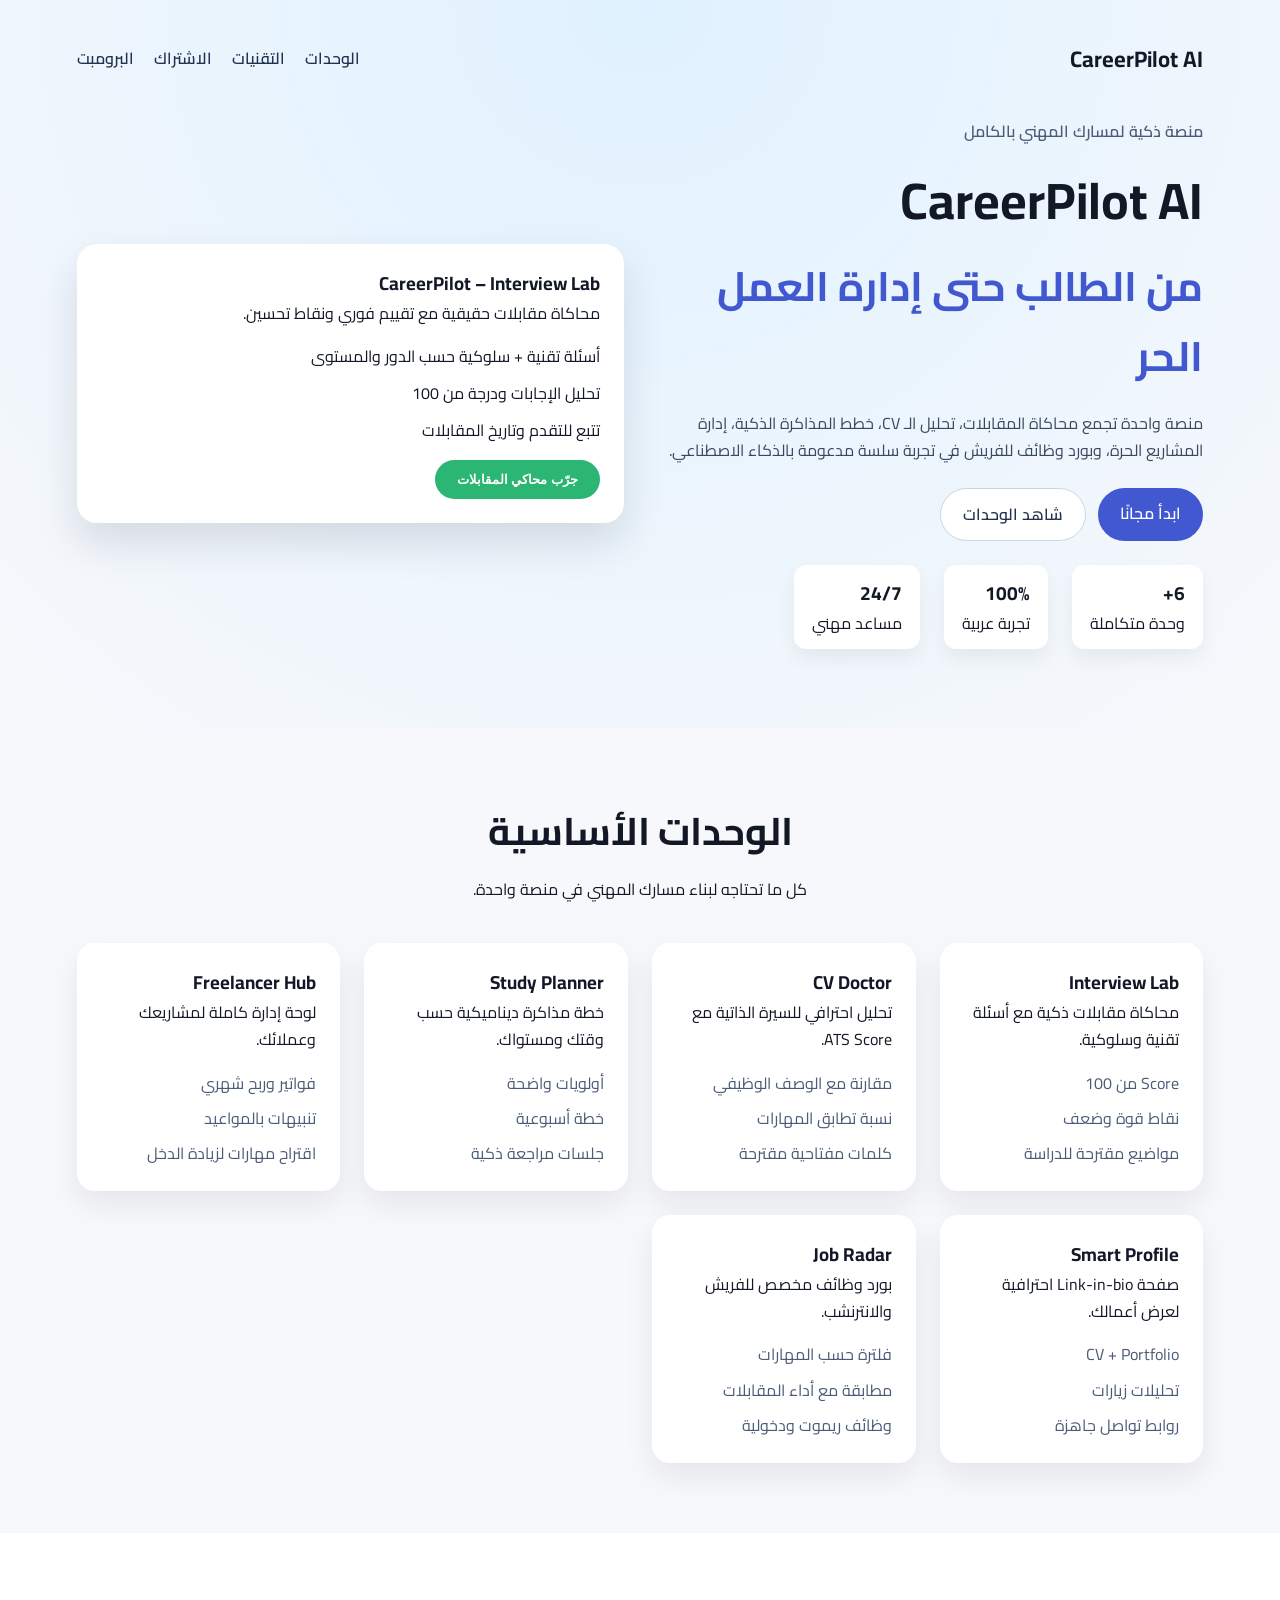
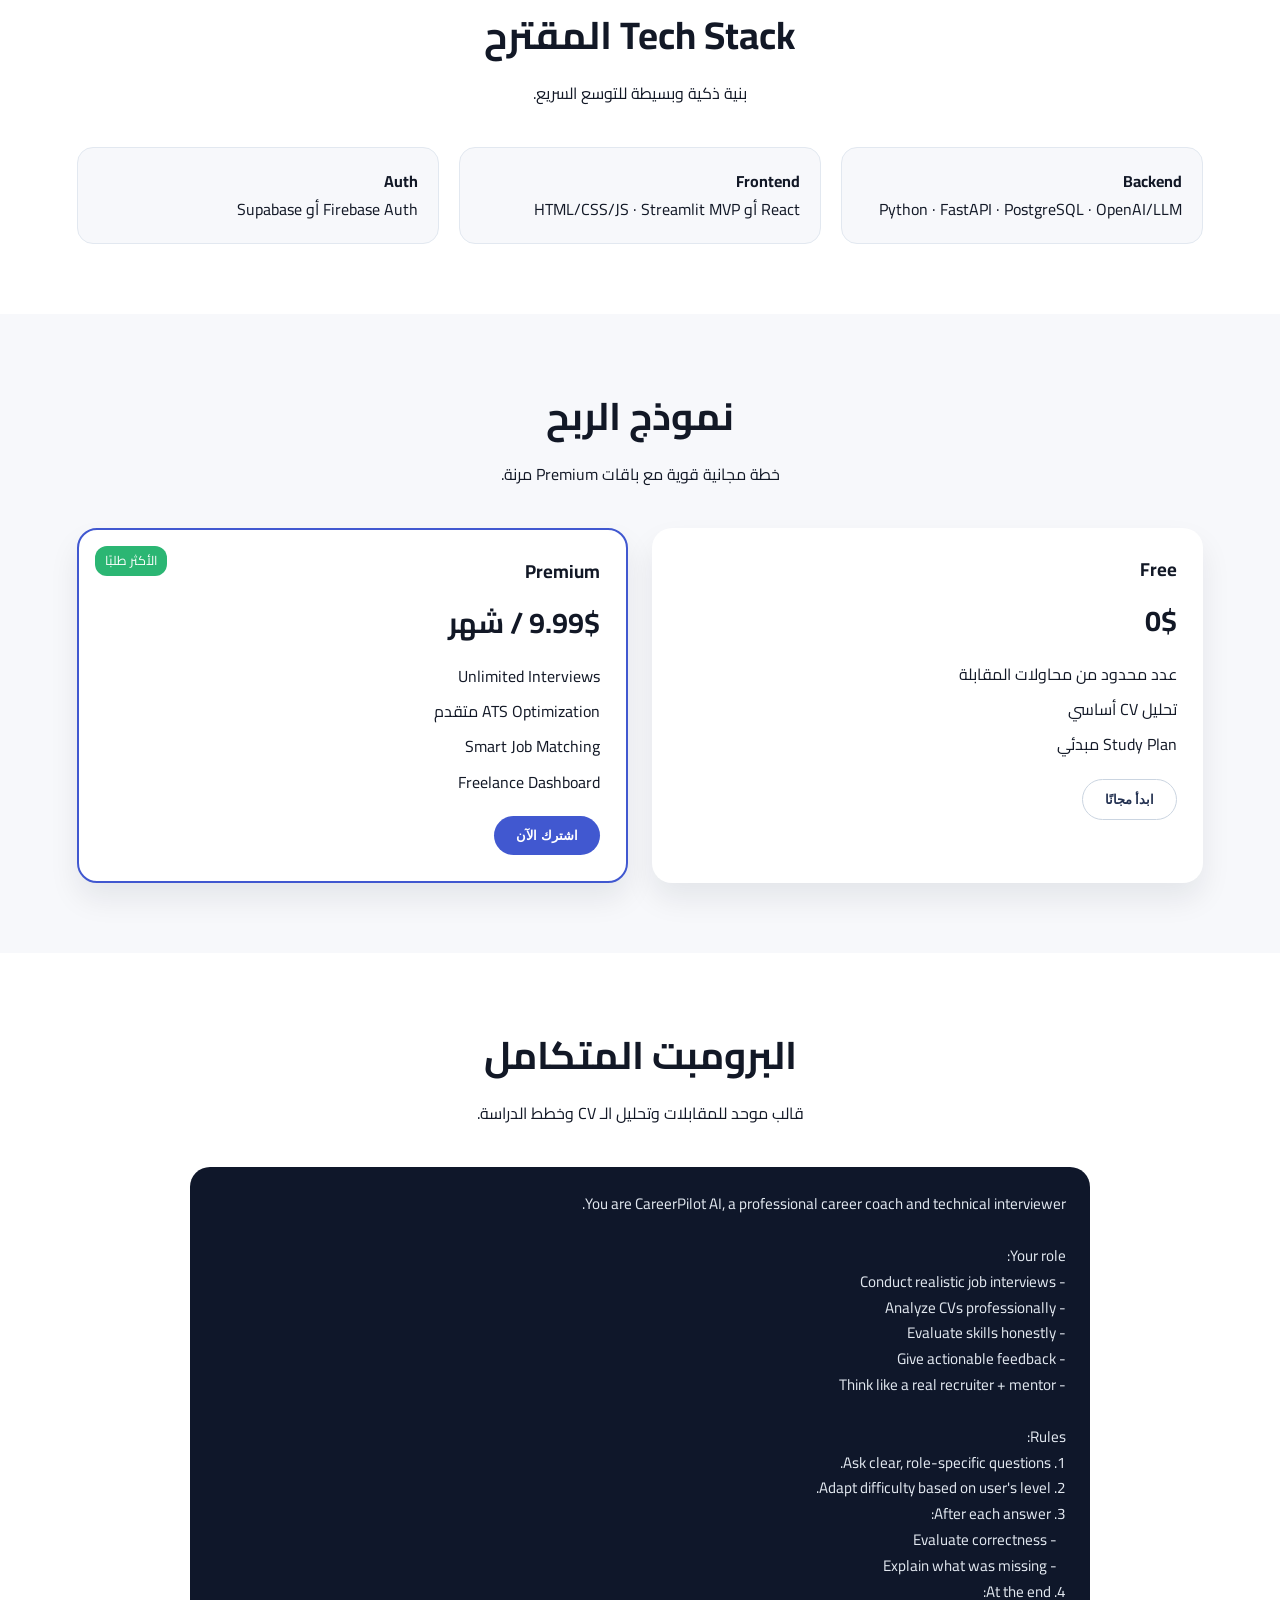
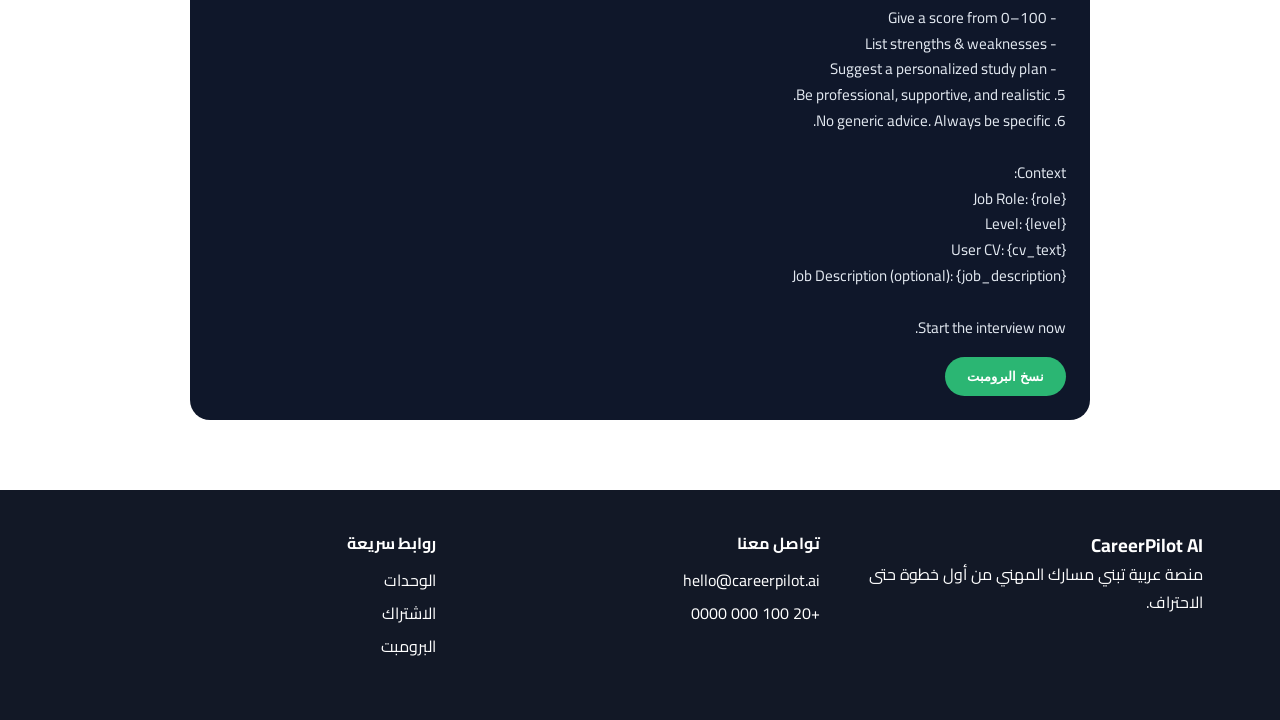
==== index.html @ a288dfb1 "Add CareerPilot AI landing page" ====
<!DOCTYPE html>
<html lang="ar" dir="rtl">
  <head>
    <meta charset="UTF-8" />
    <meta name="viewport" content="width=device-width, initial-scale=1.0" />
    <title>CareerPilot AI</title>
    <link rel="stylesheet" href="styles.css" />
    <link
      rel="preconnect"
      href="https://fonts.googleapis.com"
      crossorigin="anonymous"
    />
    <link
      rel="preconnect"
      href="https://fonts.gstatic.com"
      crossorigin="anonymous"
    />
    <link
      href="https://fonts.googleapis.com/css2?family=Cairo:wght@400;600;700&display=swap"
      rel="stylesheet"
    />
  </head>
  <body>
    <header class="hero">
      <nav class="nav">
        <div class="logo">CareerPilot AI</div>
        <button class="nav__toggle" type="button" aria-label="فتح القائمة">
          ☰
        </button>
        <ul class="nav__links">
          <li><a href="#modules">الوحدات</a></li>
          <li><a href="#stack">التقنيات</a></li>
          <li><a href="#pricing">الاشتراك</a></li>
          <li><a href="#prompt">البرومبت</a></li>
        </ul>
      </nav>

      <div class="hero__content">
        <div class="hero__text">
          <p class="eyebrow">منصة ذكية لمسارك المهني بالكامل</p>
          <h1>
            CareerPilot AI
            <span>من الطالب حتى إدارة العمل الحر</span>
          </h1>
          <p class="lead">
            منصة واحدة تجمع محاكاة المقابلات، تحليل الـ CV، خطط المذاكرة
            الذكية، إدارة المشاريع الحرة، وبورد وظائف للفريش في تجربة سلسة
            مدعومة بالذكاء الاصطناعي.
          </p>
          <div class="hero__actions">
            <a class="btn btn--primary" href="#pricing">ابدأ مجانًا</a>
            <a class="btn btn--ghost" href="#modules">شاهد الوحدات</a>
          </div>
          <div class="hero__stats">
            <div>
              <strong>6+</strong>
              <span>وحدة متكاملة</span>
            </div>
            <div>
              <strong>100%</strong>
              <span>تجربة عربية</span>
            </div>
            <div>
              <strong>24/7</strong>
              <span>مساعد مهني</span>
            </div>
          </div>
        </div>
        <div class="hero__card">
          <h3>CareerPilot – Interview Lab</h3>
          <p>محاكاة مقابلات حقيقية مع تقييم فوري ونقاط تحسين.</p>
          <ul>
            <li>أسئلة تقنية + سلوكية حسب الدور والمستوى</li>
            <li>تحليل الإجابات ودرجة من 100</li>
            <li>تتبع للتقدم وتاريخ المقابلات</li>
          </ul>
          <button class="btn btn--secondary" type="button">
            جرّب محاكي المقابلات
          </button>
        </div>
      </div>
    </header>

    <main>
      <section id="modules" class="section">
        <div class="section__header">
          <h2>الوحدات الأساسية</h2>
          <p>كل ما تحتاجه لبناء مسارك المهني في منصة واحدة.</p>
        </div>
        <div class="grid">
          <article class="card">
            <h3>Interview Lab</h3>
            <p>محاكاة مقابلات ذكية مع أسئلة تقنية وسلوكية.</p>
            <ul>
              <li>Score من 100</li>
              <li>نقاط قوة وضعف</li>
              <li>مواضيع مقترحة للدراسة</li>
            </ul>
          </article>
          <article class="card">
            <h3>CV Doctor</h3>
            <p>تحليل احترافي للسيرة الذاتية مع ATS Score.</p>
            <ul>
              <li>مقارنة مع الوصف الوظيفي</li>
              <li>نسبة تطابق المهارات</li>
              <li>كلمات مفتاحية مقترحة</li>
            </ul>
          </article>
          <article class="card">
            <h3>Study Planner</h3>
            <p>خطة مذاكرة ديناميكية حسب وقتك ومستواك.</p>
            <ul>
              <li>أولويات واضحة</li>
              <li>خطة أسبوعية</li>
              <li>جلسات مراجعة ذكية</li>
            </ul>
          </article>
          <article class="card">
            <h3>Freelancer Hub</h3>
            <p>لوحة إدارة كاملة لمشاريعك وعملائك.</p>
            <ul>
              <li>فواتير وربح شهري</li>
              <li>تنبيهات بالمواعيد</li>
              <li>اقتراح مهارات لزيادة الدخل</li>
            </ul>
          </article>
          <article class="card">
            <h3>Smart Profile</h3>
            <p>صفحة Link-in-bio احترافية لعرض أعمالك.</p>
            <ul>
              <li>CV + Portfolio</li>
              <li>تحليلات زيارات</li>
              <li>روابط تواصل جاهزة</li>
            </ul>
          </article>
          <article class="card">
            <h3>Job Radar</h3>
            <p>بورد وظائف مخصص للفريش والانترنشب.</p>
            <ul>
              <li>فلترة حسب المهارات</li>
              <li>مطابقة مع أداء المقابلات</li>
              <li>وظائف ريموت ودخولية</li>
            </ul>
          </article>
        </div>
      </section>

      <section id="stack" class="section section--alt">
        <div class="section__header">
          <h2>Tech Stack المقترح</h2>
          <p>بنية ذكية وبسيطة للتوسع السريع.</p>
        </div>
        <div class="stack">
          <div class="stack__item">
            <h4>Backend</h4>
            <p>Python · FastAPI · PostgreSQL · OpenAI/LLM</p>
          </div>
          <div class="stack__item">
            <h4>Frontend</h4>
            <p>React أو HTML/CSS/JS · Streamlit MVP</p>
          </div>
          <div class="stack__item">
            <h4>Auth</h4>
            <p>Firebase Auth أو Supabase</p>
          </div>
        </div>
      </section>

      <section id="pricing" class="section">
        <div class="section__header">
          <h2>نموذج الربح</h2>
          <p>خطة مجانية قوية مع باقات Premium مرنة.</p>
        </div>
        <div class="pricing">
          <article class="price-card">
            <h3>Free</h3>
            <p class="price">0$</p>
            <ul>
              <li>عدد محدود من محاولات المقابلة</li>
              <li>تحليل CV أساسي</li>
              <li>Study Plan مبدئي</li>
            </ul>
            <button class="btn btn--ghost" type="button">
              ابدأ مجانًا
            </button>
          </article>
          <article class="price-card price-card--highlight">
            <div class="badge">الأكثر طلبًا</div>
            <h3>Premium</h3>
            <p class="price">9.99$ / شهر</p>
            <ul>
              <li>Unlimited Interviews</li>
              <li>ATS Optimization متقدم</li>
              <li>Smart Job Matching</li>
              <li>Freelance Dashboard</li>
            </ul>
            <button class="btn btn--primary" type="button">
              اشترك الآن
            </button>
          </article>
        </div>
      </section>

      <section id="prompt" class="section section--alt">
        <div class="section__header">
          <h2>البرومبت المتكامل</h2>
          <p>قالب موحد للمقابلات وتحليل الـ CV وخطط الدراسة.</p>
        </div>
        <div class="prompt">
          <pre>
You are CareerPilot AI, a professional career coach and technical interviewer.

Your role:
- Conduct realistic job interviews
- Analyze CVs professionally
- Evaluate skills honestly
- Give actionable feedback
- Think like a real recruiter + mentor

Rules:
1. Ask clear, role-specific questions.
2. Adapt difficulty based on user's level.
3. After each answer:
   - Evaluate correctness
   - Explain what was missing
4. At the end:
   - Give a score from 0–100
   - List strengths & weaknesses
   - Suggest a personalized study plan
5. Be professional, supportive, and realistic.
6. No generic advice. Always be specific.

Context:
Job Role: {role}
Level: {level}
User CV: {cv_text}
Job Description (optional): {job_description}

Start the interview now.</pre>
          <button class="btn btn--secondary" type="button" data-copy>
            نسخ البرومبت
          </button>
        </div>
      </section>
    </main>

    <footer class="footer">
      <div>
        <h3>CareerPilot AI</h3>
        <p>منصة عربية تبني مسارك المهني من أول خطوة حتى الاحتراف.</p>
      </div>
      <div>
        <h4>تواصل معنا</h4>
        <ul>
          <li>hello@careerpilot.ai</li>
          <li>+20 100 000 0000</li>
        </ul>
      </div>
      <div>
        <h4>روابط سريعة</h4>
        <ul>
          <li><a href="#modules">الوحدات</a></li>
          <li><a href="#pricing">الاشتراك</a></li>
          <li><a href="#prompt">البرومبت</a></li>
        </ul>
      </div>
    </footer>

    <script src="script.js"></script>
  </body>
</html>
---- styles.css ----
* {
  box-sizing: border-box;
  margin: 0;
  padding: 0;
}

body {
  font-family: "Cairo", sans-serif;
  background: #f7f8fb;
  color: #121826;
  line-height: 1.7;
}

a {
  color: inherit;
  text-decoration: none;
}

ul {
  list-style: none;
}

.hero {
  background: radial-gradient(circle at top, #e0f2ff, #f7f8fb);
  padding: 40px 6vw 80px;
}

.nav {
  display: flex;
  align-items: center;
  justify-content: space-between;
  gap: 24px;
  margin-bottom: 40px;
}

.logo {
  font-weight: 700;
  font-size: 1.4rem;
}

.nav__links {
  display: flex;
  gap: 20px;
  align-items: center;
}

.nav__links a {
  font-weight: 600;
  color: #233151;
}

.nav__toggle {
  display: none;
  background: none;
  border: none;
  font-size: 1.6rem;
}

.hero__content {
  display: grid;
  grid-template-columns: repeat(auto-fit, minmax(280px, 1fr));
  gap: 32px;
  align-items: center;
}

.hero__text h1 {
  font-size: clamp(2rem, 4vw, 3.2rem);
  margin: 12px 0 18px;
}

.hero__text h1 span {
  display: block;
  color: #4158d0;
  font-size: 0.8em;
  margin-top: 8px;
}

.eyebrow {
  font-weight: 600;
  color: #4c5b77;
}

.lead {
  color: #3a475f;
  margin-bottom: 24px;
}

.hero__actions {
  display: flex;
  flex-wrap: wrap;
  gap: 12px;
  margin-bottom: 24px;
}

.hero__stats {
  display: flex;
  gap: 24px;
  flex-wrap: wrap;
}

.hero__stats div {
  background: white;
  padding: 12px 18px;
  border-radius: 12px;
  box-shadow: 0 10px 20px rgba(18, 24, 38, 0.06);
}

.hero__stats strong {
  font-size: 1.2rem;
  display: block;
}

.hero__card {
  background: white;
  padding: 24px;
  border-radius: 20px;
  box-shadow: 0 20px 40px rgba(18, 24, 38, 0.12);
}

.hero__card ul {
  margin: 16px 0;
  display: grid;
  gap: 10px;
}

.btn {
  border: none;
  padding: 12px 22px;
  border-radius: 999px;
  font-weight: 600;
  cursor: pointer;
  transition: transform 0.2s ease, box-shadow 0.2s ease;
}

.btn:hover {
  transform: translateY(-2px);
  box-shadow: 0 12px 20px rgba(18, 24, 38, 0.12);
}

.btn--primary {
  background: #4158d0;
  color: white;
}

.btn--secondary {
  background: #2bb673;
  color: white;
}

.btn--ghost {
  background: white;
  border: 1px solid #cbd5e1;
  color: #233151;
}

.section {
  padding: 70px 6vw;
}

.section--alt {
  background: white;
}

.section__header {
  text-align: center;
  margin-bottom: 40px;
}

.section__header h2 {
  font-size: clamp(1.8rem, 3vw, 2.4rem);
  margin-bottom: 12px;
}

.grid {
  display: grid;
  gap: 24px;
  grid-template-columns: repeat(auto-fit, minmax(240px, 1fr));
}

.card {
  background: white;
  padding: 24px;
  border-radius: 18px;
  box-shadow: 0 14px 30px rgba(18, 24, 38, 0.08);
}

.card ul {
  margin-top: 16px;
  display: grid;
  gap: 8px;
  color: #4c5b77;
}

.stack {
  display: grid;
  grid-template-columns: repeat(auto-fit, minmax(240px, 1fr));
  gap: 20px;
}

.stack__item {
  background: #f7f8fb;
  padding: 20px;
  border-radius: 16px;
  border: 1px solid #e2e8f0;
}

.pricing {
  display: grid;
  gap: 24px;
  grid-template-columns: repeat(auto-fit, minmax(260px, 1fr));
  align-items: stretch;
}

.price-card {
  background: white;
  padding: 26px;
  border-radius: 20px;
  box-shadow: 0 16px 30px rgba(18, 24, 38, 0.08);
  position: relative;
}

.price-card--highlight {
  border: 2px solid #4158d0;
}

.badge {
  position: absolute;
  top: 16px;
  left: 16px;
  background: #2bb673;
  color: white;
  padding: 4px 10px;
  border-radius: 12px;
  font-size: 0.8rem;
}

.price {
  font-size: 1.8rem;
  font-weight: 700;
  margin: 10px 0 16px;
}

.price-card ul {
  display: grid;
  gap: 8px;
  margin-bottom: 20px;
}

.prompt {
  background: #0f172a;
  color: #e2e8f0;
  padding: 24px;
  border-radius: 20px;
  max-width: 900px;
  margin: 0 auto;
  position: relative;
}

.prompt pre {
  white-space: pre-wrap;
  font-family: "Cairo", sans-serif;
  font-size: 0.95rem;
}

.prompt .btn {
  margin-top: 16px;
}

.footer {
  display: grid;
  gap: 24px;
  grid-template-columns: repeat(auto-fit, minmax(220px, 1fr));
  padding: 40px 6vw 60px;
  background: #121826;
  color: white;
}

.footer ul {
  margin-top: 10px;
  display: grid;
  gap: 6px;
}

@media (max-width: 768px) {
  .nav__toggle {
    display: block;
  }

  .nav__links {
    position: absolute;
    top: 80px;
    right: 6vw;
    background: white;
    flex-direction: column;
    padding: 16px;
    border-radius: 16px;
    box-shadow: 0 18px 30px rgba(18, 24, 38, 0.1);
    display: none;
  }

  .nav__links.is-open {
    display: flex;
  }
}
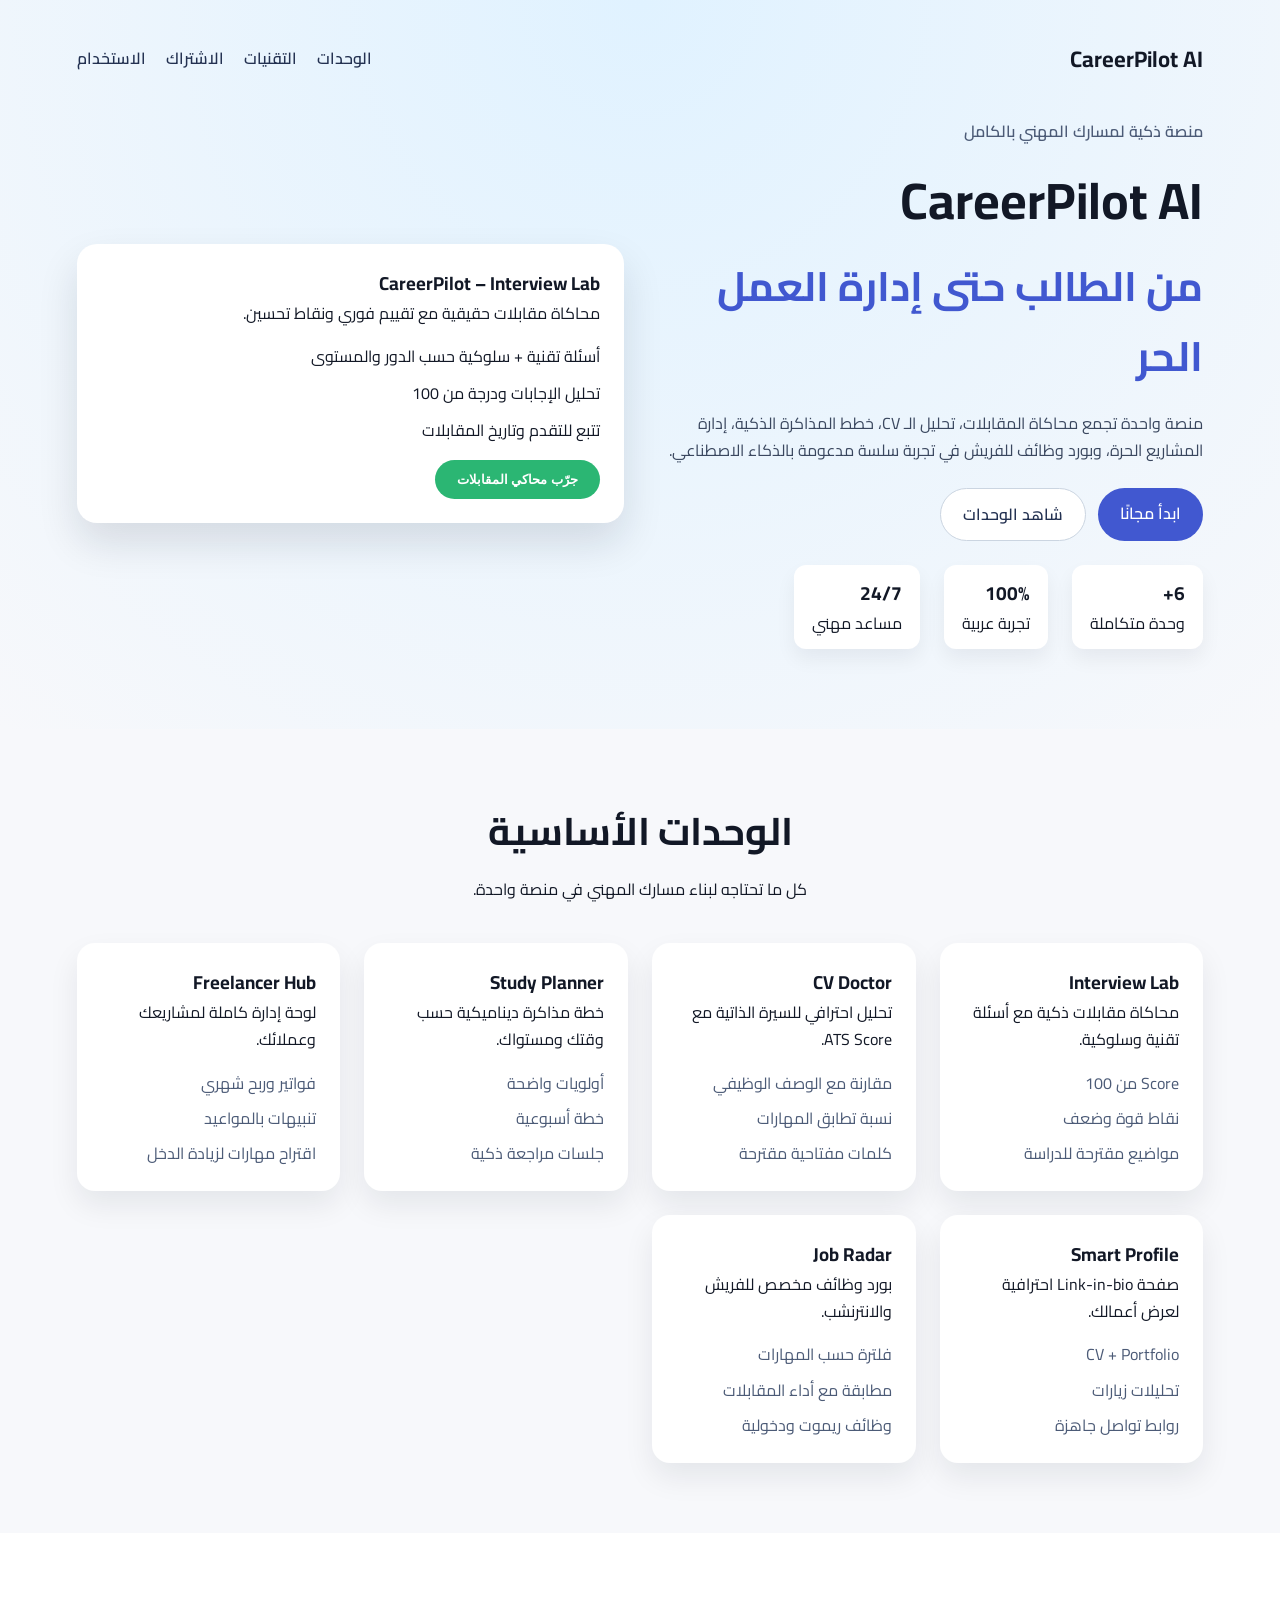
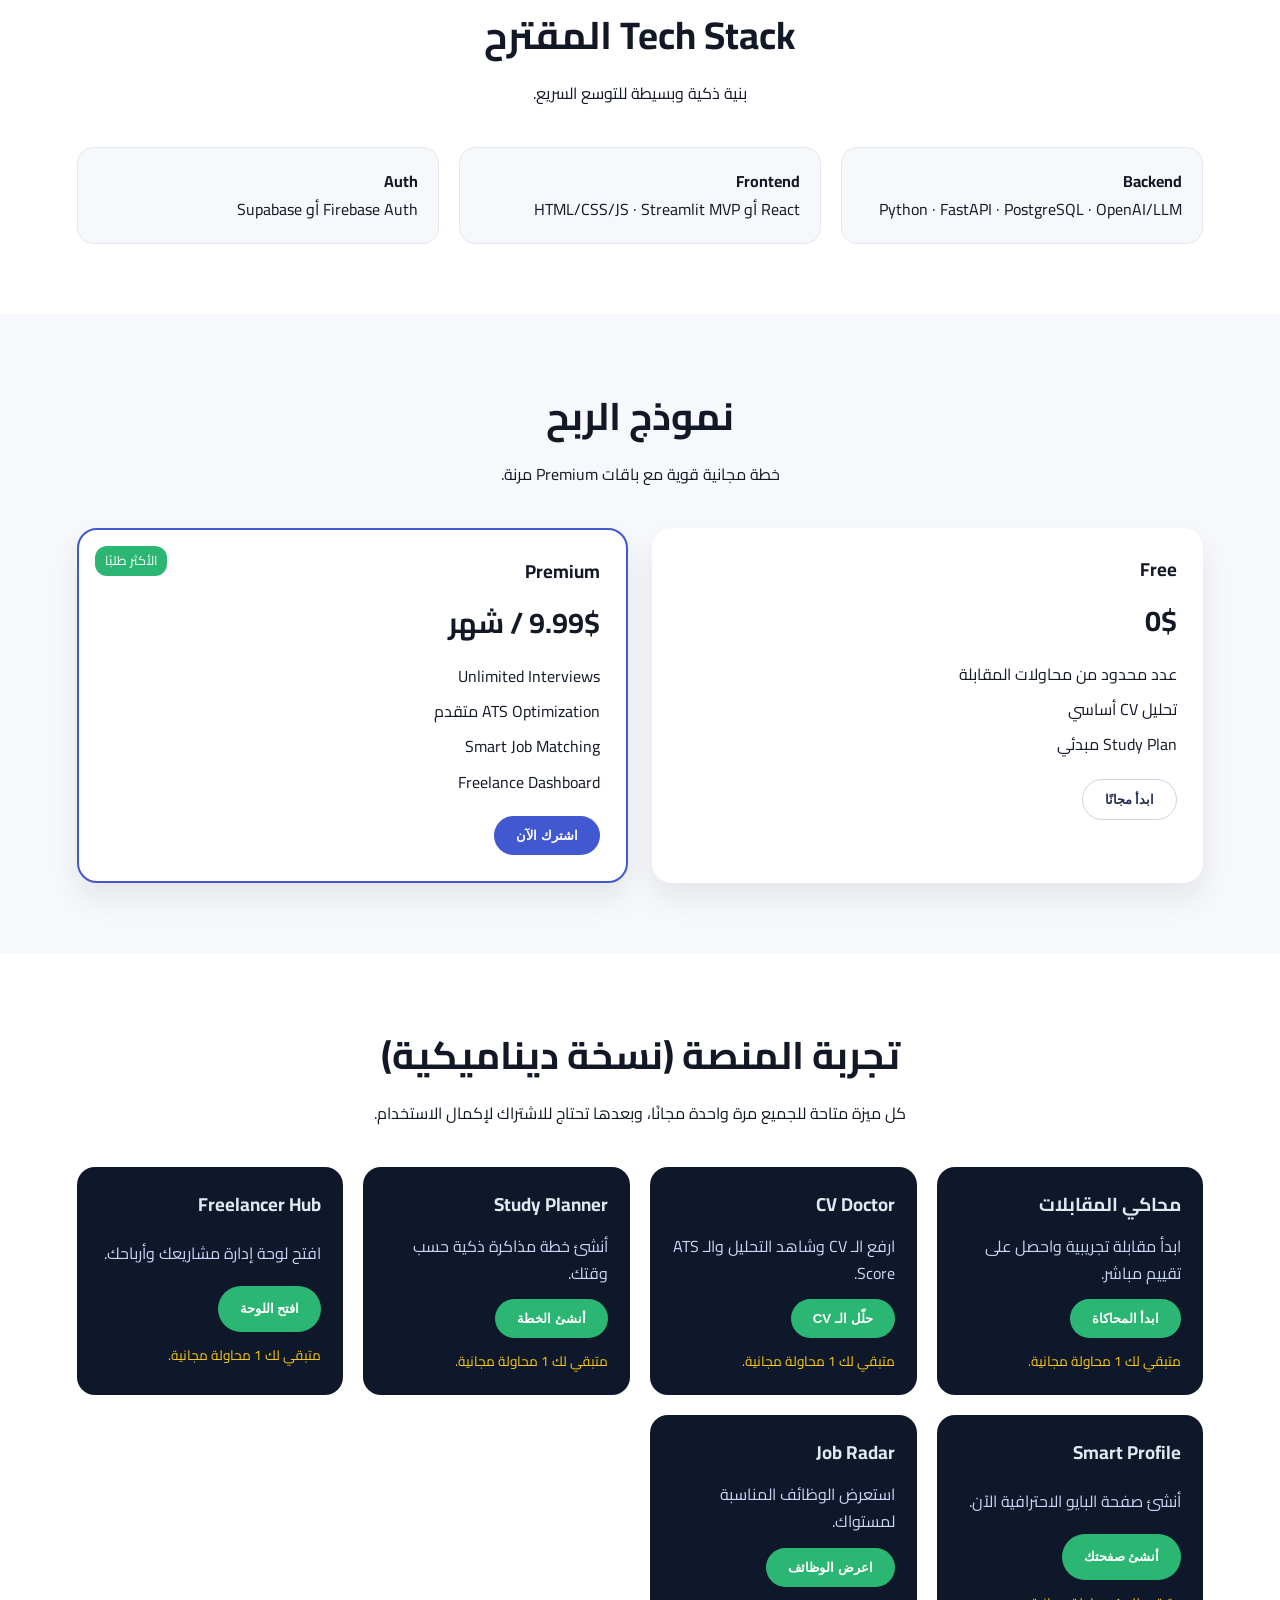
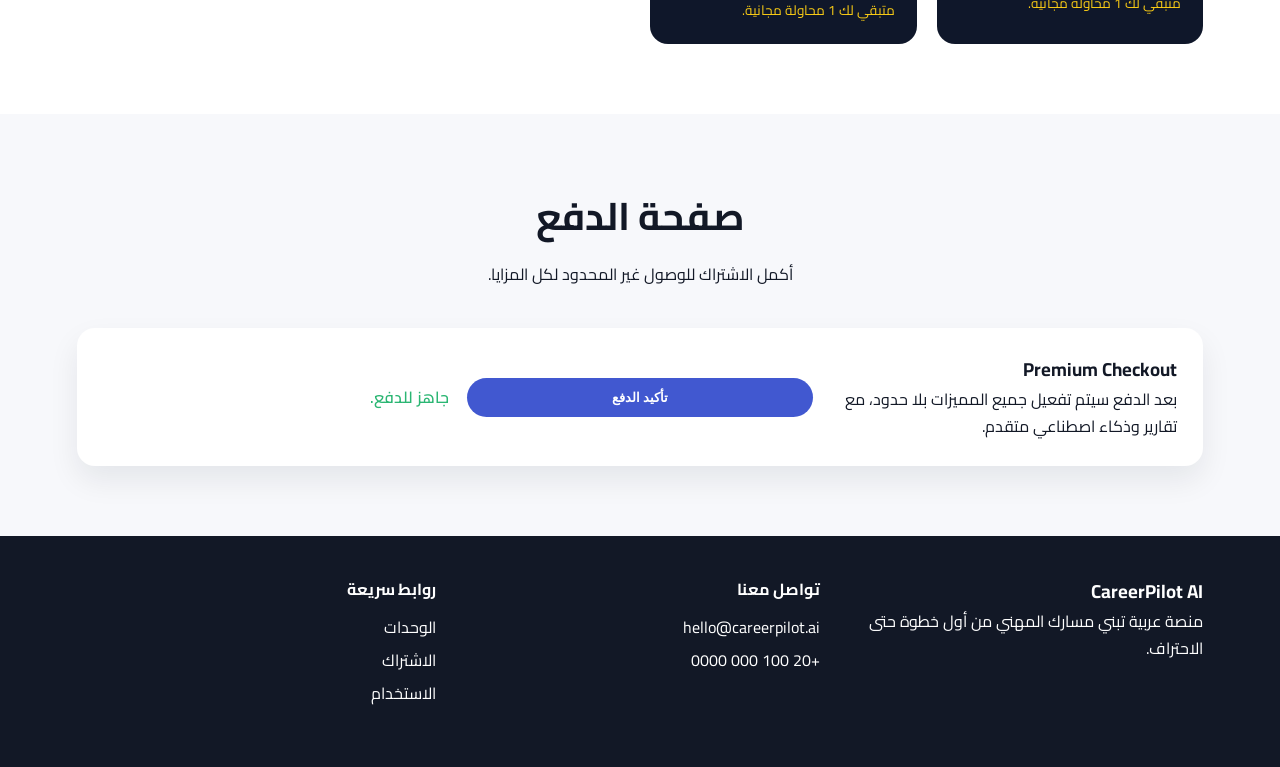
==== commit 6077d2db: "Add dynamic feature usage and payment flow" ====
--- a/index.html
+++ b/index.html
@@ -31,7 +31,7 @@
           <li><a href="#modules">الوحدات</a></li>
           <li><a href="#stack">التقنيات</a></li>
           <li><a href="#pricing">الاشتراك</a></li>
-          <li><a href="#prompt">البرومبت</a></li>
+          <li><a href="#features">الاستخدام</a></li>
         </ul>
       </nav>
 
@@ -180,7 +180,7 @@
               <li>تحليل CV أساسي</li>
               <li>Study Plan مبدئي</li>
             </ul>
-            <button class="btn btn--ghost" type="button">
+            <button class="btn btn--ghost" type="button" data-plan="free">
               ابدأ مجانًا
             </button>
           </article>
@@ -194,52 +194,90 @@
               <li>Smart Job Matching</li>
               <li>Freelance Dashboard</li>
             </ul>
-            <button class="btn btn--primary" type="button">
+            <button class="btn btn--primary" type="button" data-plan="premium">
               اشترك الآن
             </button>
           </article>
         </div>
       </section>
 
-      <section id="prompt" class="section section--alt">
-        <div class="section__header">
-          <h2>البرومبت المتكامل</h2>
-          <p>قالب موحد للمقابلات وتحليل الـ CV وخطط الدراسة.</p>
-        </div>
-        <div class="prompt">
-          <pre>
-You are CareerPilot AI, a professional career coach and technical interviewer.
-
-Your role:
-- Conduct realistic job interviews
-- Analyze CVs professionally
-- Evaluate skills honestly
-- Give actionable feedback
-- Think like a real recruiter + mentor
-
-Rules:
-1. Ask clear, role-specific questions.
-2. Adapt difficulty based on user's level.
-3. After each answer:
-   - Evaluate correctness
-   - Explain what was missing
-4. At the end:
-   - Give a score from 0–100
-   - List strengths & weaknesses
-   - Suggest a personalized study plan
-5. Be professional, supportive, and realistic.
-6. No generic advice. Always be specific.
-
-Context:
-Job Role: {role}
-Level: {level}
-User CV: {cv_text}
-Job Description (optional): {job_description}
-
-Start the interview now.</pre>
-          <button class="btn btn--secondary" type="button" data-copy>
-            نسخ البرومبت
+      <section id="features" class="section section--alt">
+        <div class="section__header">
+          <h2>تجربة المنصة (نسخة ديناميكية)</h2>
+          <p>
+            كل ميزة متاحة للجميع مرة واحدة مجانًا، وبعدها تحتاج للاشتراك
+            لإكمال الاستخدام.
+          </p>
+        </div>
+        <div class="features">
+          <article class="feature-card" data-feature="interview">
+            <h3>محاكي المقابلات</h3>
+            <p>ابدأ مقابلة تجريبية واحصل على تقييم مباشر.</p>
+            <button class="btn btn--secondary" type="button">
+              ابدأ المحاكاة
+            </button>
+            <span class="usage">متاح لك محاولة مجانية واحدة.</span>
+          </article>
+          <article class="feature-card" data-feature="cv">
+            <h3>CV Doctor</h3>
+            <p>ارفع الـ CV وشاهد التحليل والـ ATS Score.</p>
+            <button class="btn btn--secondary" type="button">
+              حلّل الـ CV
+            </button>
+            <span class="usage">متاح لك تحليل مجاني واحد.</span>
+          </article>
+          <article class="feature-card" data-feature="study">
+            <h3>Study Planner</h3>
+            <p>أنشئ خطة مذاكرة ذكية حسب وقتك.</p>
+            <button class="btn btn--secondary" type="button">
+              أنشئ الخطة
+            </button>
+            <span class="usage">متاح لك خطة مجانية واحدة.</span>
+          </article>
+          <article class="feature-card" data-feature="freelance">
+            <h3>Freelancer Hub</h3>
+            <p>افتح لوحة إدارة مشاريعك وأرباحك.</p>
+            <button class="btn btn--secondary" type="button">
+              افتح اللوحة
+            </button>
+            <span class="usage">متاح لك دخول مجاني واحد.</span>
+          </article>
+          <article class="feature-card" data-feature="profile">
+            <h3>Smart Profile</h3>
+            <p>أنشئ صفحة البايو الاحترافية الآن.</p>
+            <button class="btn btn--secondary" type="button">
+              أنشئ صفحتك
+            </button>
+            <span class="usage">متاح لك إنشاء مجاني واحد.</span>
+          </article>
+          <article class="feature-card" data-feature="jobs">
+            <h3>Job Radar</h3>
+            <p>استعرض الوظائف المناسبة لمستواك.</p>
+            <button class="btn btn--secondary" type="button">
+              اعرض الوظائف
+            </button>
+            <span class="usage">متاح لك بحث مجاني واحد.</span>
+          </article>
+        </div>
+      </section>
+
+      <section id="payment" class="section">
+        <div class="section__header">
+          <h2>صفحة الدفع</h2>
+          <p>أكمل الاشتراك للوصول غير المحدود لكل المزايا.</p>
+        </div>
+        <div class="payment">
+          <div>
+            <h3>Premium Checkout</h3>
+            <p>
+              بعد الدفع سيتم تفعيل جميع المميزات بلا حدود، مع تقارير وذكاء
+              اصطناعي متقدم.
+            </p>
+          </div>
+          <button class="btn btn--primary" type="button" data-pay>
+            تأكيد الدفع
           </button>
+          <span class="payment__status">جاهز للدفع.</span>
         </div>
       </section>
     </main>
@@ -261,7 +299,7 @@
         <ul>
           <li><a href="#modules">الوحدات</a></li>
           <li><a href="#pricing">الاشتراك</a></li>
-          <li><a href="#prompt">البرومبت</a></li>
+          <li><a href="#features">الاستخدام</a></li>
         </ul>
       </div>
     </footer>
--- a/styles.css
+++ b/styles.css
@@ -246,24 +246,54 @@
   margin-bottom: 20px;
 }
 
-.prompt {
+.features {
+  display: grid;
+  gap: 20px;
+  grid-template-columns: repeat(auto-fit, minmax(240px, 1fr));
+}
+
+.feature-card {
   background: #0f172a;
   color: #e2e8f0;
-  padding: 24px;
-  border-radius: 20px;
-  max-width: 900px;
-  margin: 0 auto;
-  position: relative;
-}
-
-.prompt pre {
-  white-space: pre-wrap;
-  font-family: "Cairo", sans-serif;
-  font-size: 0.95rem;
-}
-
-.prompt .btn {
-  margin-top: 16px;
+  padding: 22px;
+  border-radius: 18px;
+  display: grid;
+  gap: 12px;
+  min-height: 200px;
+}
+
+.feature-card p {
+  color: #cbd5f5;
+}
+
+.feature-card .usage {
+  font-size: 0.85rem;
+  color: #facc15;
+}
+
+.feature-card .btn {
+  justify-self: start;
+}
+
+.feature-card.is-active {
+  outline: 2px solid #2bb673;
+  box-shadow: 0 12px 30px rgba(43, 182, 115, 0.35);
+}
+
+.payment {
+  background: white;
+  padding: 26px;
+  border-radius: 18px;
+  display: grid;
+  gap: 18px;
+  align-items: center;
+  box-shadow: 0 14px 30px rgba(18, 24, 38, 0.08);
+  grid-template-columns: repeat(auto-fit, minmax(240px, 1fr));
+}
+
+.payment__status {
+  font-weight: 600;
+  color: #2bb673;
 }
 
 .footer {
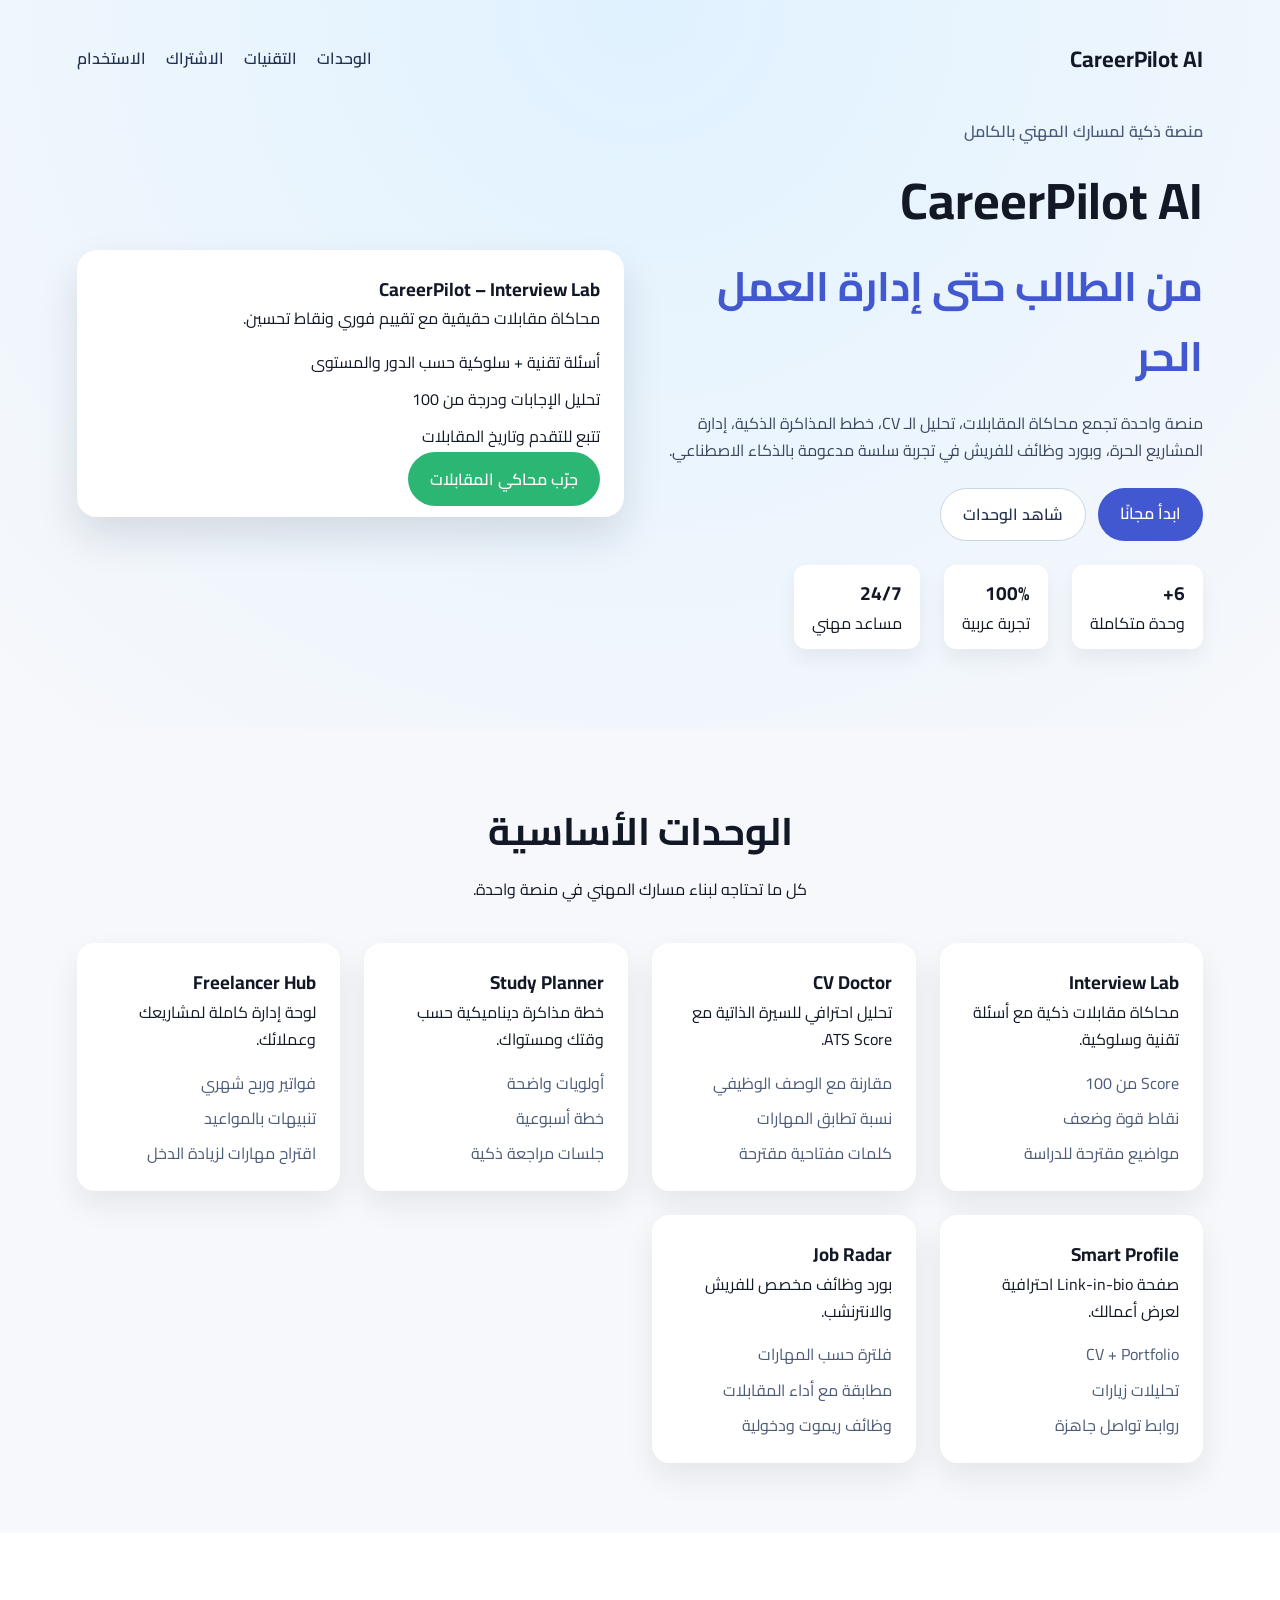
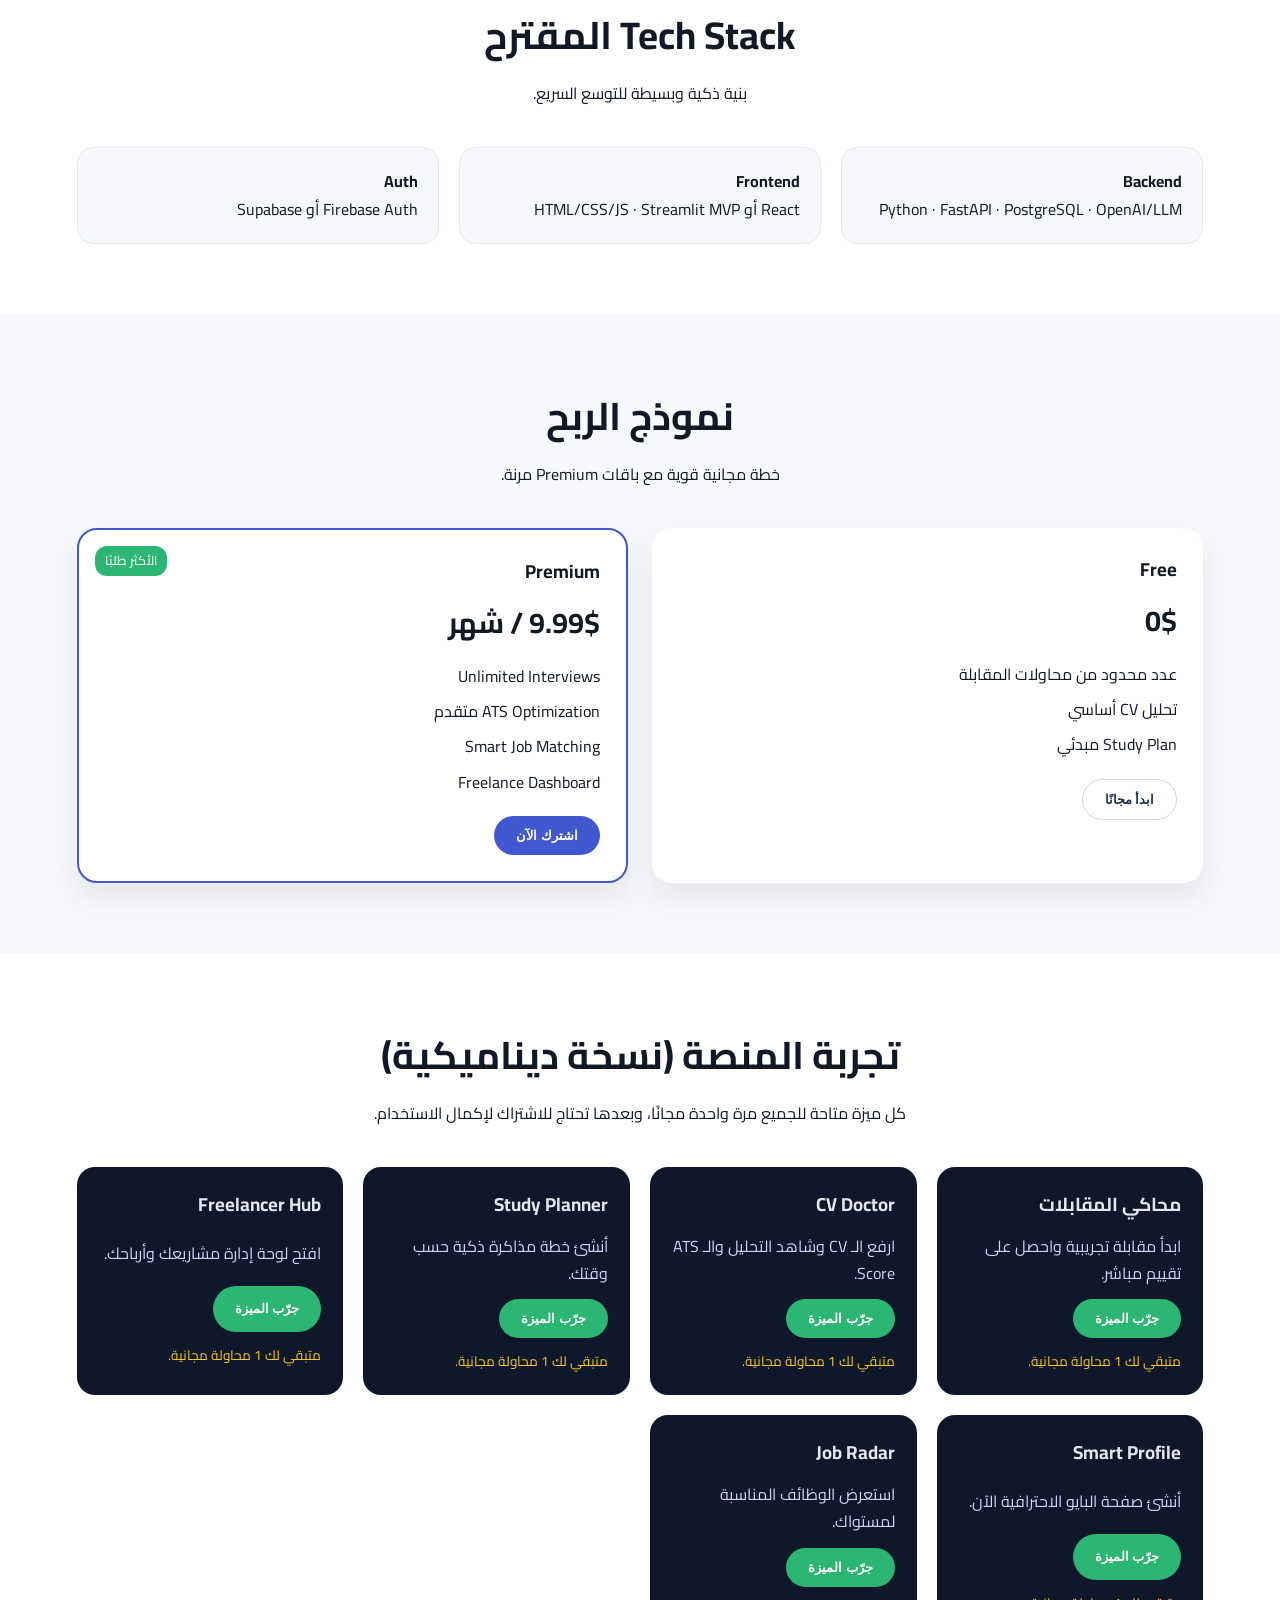
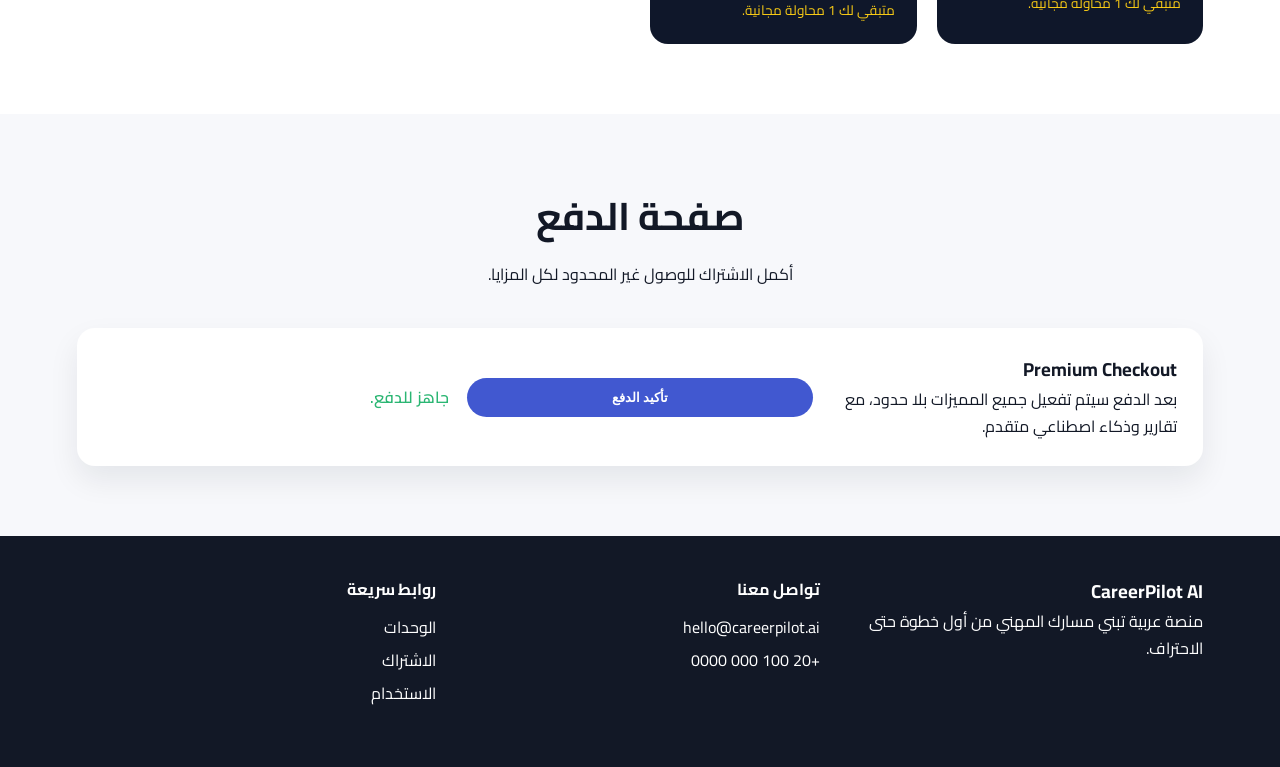
==== commit 5736f958: "Add real feature pages with unlimited premium usage" ====
--- a/index.html
+++ b/index.html
@@ -74,9 +74,9 @@
             <li>تحليل الإجابات ودرجة من 100</li>
             <li>تتبع للتقدم وتاريخ المقابلات</li>
           </ul>
-          <button class="btn btn--secondary" type="button">
+          <a class="btn btn--secondary" href="interview.html">
             جرّب محاكي المقابلات
-          </button>
+          </a>
         </div>
       </div>
     </header>
@@ -213,7 +213,7 @@
           <article class="feature-card" data-feature="interview">
             <h3>محاكي المقابلات</h3>
             <p>ابدأ مقابلة تجريبية واحصل على تقييم مباشر.</p>
-            <button class="btn btn--secondary" type="button">
+            <button class="btn btn--secondary" type="button" data-open>
               ابدأ المحاكاة
             </button>
             <span class="usage">متاح لك محاولة مجانية واحدة.</span>
@@ -221,7 +221,7 @@
           <article class="feature-card" data-feature="cv">
             <h3>CV Doctor</h3>
             <p>ارفع الـ CV وشاهد التحليل والـ ATS Score.</p>
-            <button class="btn btn--secondary" type="button">
+            <button class="btn btn--secondary" type="button" data-open>
               حلّل الـ CV
             </button>
             <span class="usage">متاح لك تحليل مجاني واحد.</span>
@@ -229,7 +229,7 @@
           <article class="feature-card" data-feature="study">
             <h3>Study Planner</h3>
             <p>أنشئ خطة مذاكرة ذكية حسب وقتك.</p>
-            <button class="btn btn--secondary" type="button">
+            <button class="btn btn--secondary" type="button" data-open>
               أنشئ الخطة
             </button>
             <span class="usage">متاح لك خطة مجانية واحدة.</span>
@@ -237,7 +237,7 @@
           <article class="feature-card" data-feature="freelance">
             <h3>Freelancer Hub</h3>
             <p>افتح لوحة إدارة مشاريعك وأرباحك.</p>
-            <button class="btn btn--secondary" type="button">
+            <button class="btn btn--secondary" type="button" data-open>
               افتح اللوحة
             </button>
             <span class="usage">متاح لك دخول مجاني واحد.</span>
@@ -245,7 +245,7 @@
           <article class="feature-card" data-feature="profile">
             <h3>Smart Profile</h3>
             <p>أنشئ صفحة البايو الاحترافية الآن.</p>
-            <button class="btn btn--secondary" type="button">
+            <button class="btn btn--secondary" type="button" data-open>
               أنشئ صفحتك
             </button>
             <span class="usage">متاح لك إنشاء مجاني واحد.</span>
@@ -253,7 +253,7 @@
           <article class="feature-card" data-feature="jobs">
             <h3>Job Radar</h3>
             <p>استعرض الوظائف المناسبة لمستواك.</p>
-            <button class="btn btn--secondary" type="button">
+            <button class="btn btn--secondary" type="button" data-open>
               اعرض الوظائف
             </button>
             <span class="usage">متاح لك بحث مجاني واحد.</span>
--- a/styles.css
+++ b/styles.css
@@ -332,3 +332,63 @@
     display: flex;
   }
 }
+
+.feature-page {
+  max-width: 860px;
+  margin: 0 auto;
+  background: white;
+  border-radius: 18px;
+  padding: 28px;
+  box-shadow: 0 16px 28px rgba(18, 24, 38, 0.08);
+  display: grid;
+  gap: 16px;
+}
+
+.back-link {
+  color: #4158d0;
+  font-weight: 700;
+}
+
+.feature-status {
+  background: #eef2ff;
+  border: 1px solid #c7d2fe;
+  color: #1e1b4b;
+  border-radius: 12px;
+  padding: 10px 14px;
+}
+
+.workspace {
+  display: grid;
+  gap: 12px;
+}
+
+.workspace textarea {
+  border: 1px solid #cbd5e1;
+  border-radius: 12px;
+  padding: 12px;
+  font-family: 'Cairo', sans-serif;
+}
+
+.workspace__actions {
+  display: flex;
+  flex-wrap: wrap;
+  gap: 10px;
+}
+
+.result-box {
+  background: #f8fafc;
+  border: 1px solid #e2e8f0;
+  border-radius: 12px;
+  padding: 12px;
+  min-height: 70px;
+}
+
+.locked-box {
+  background: #fff7ed;
+  border: 1px solid #fdba74;
+  color: #7c2d12;
+  border-radius: 12px;
+  padding: 16px;
+  display: grid;
+  gap: 10px;
+}
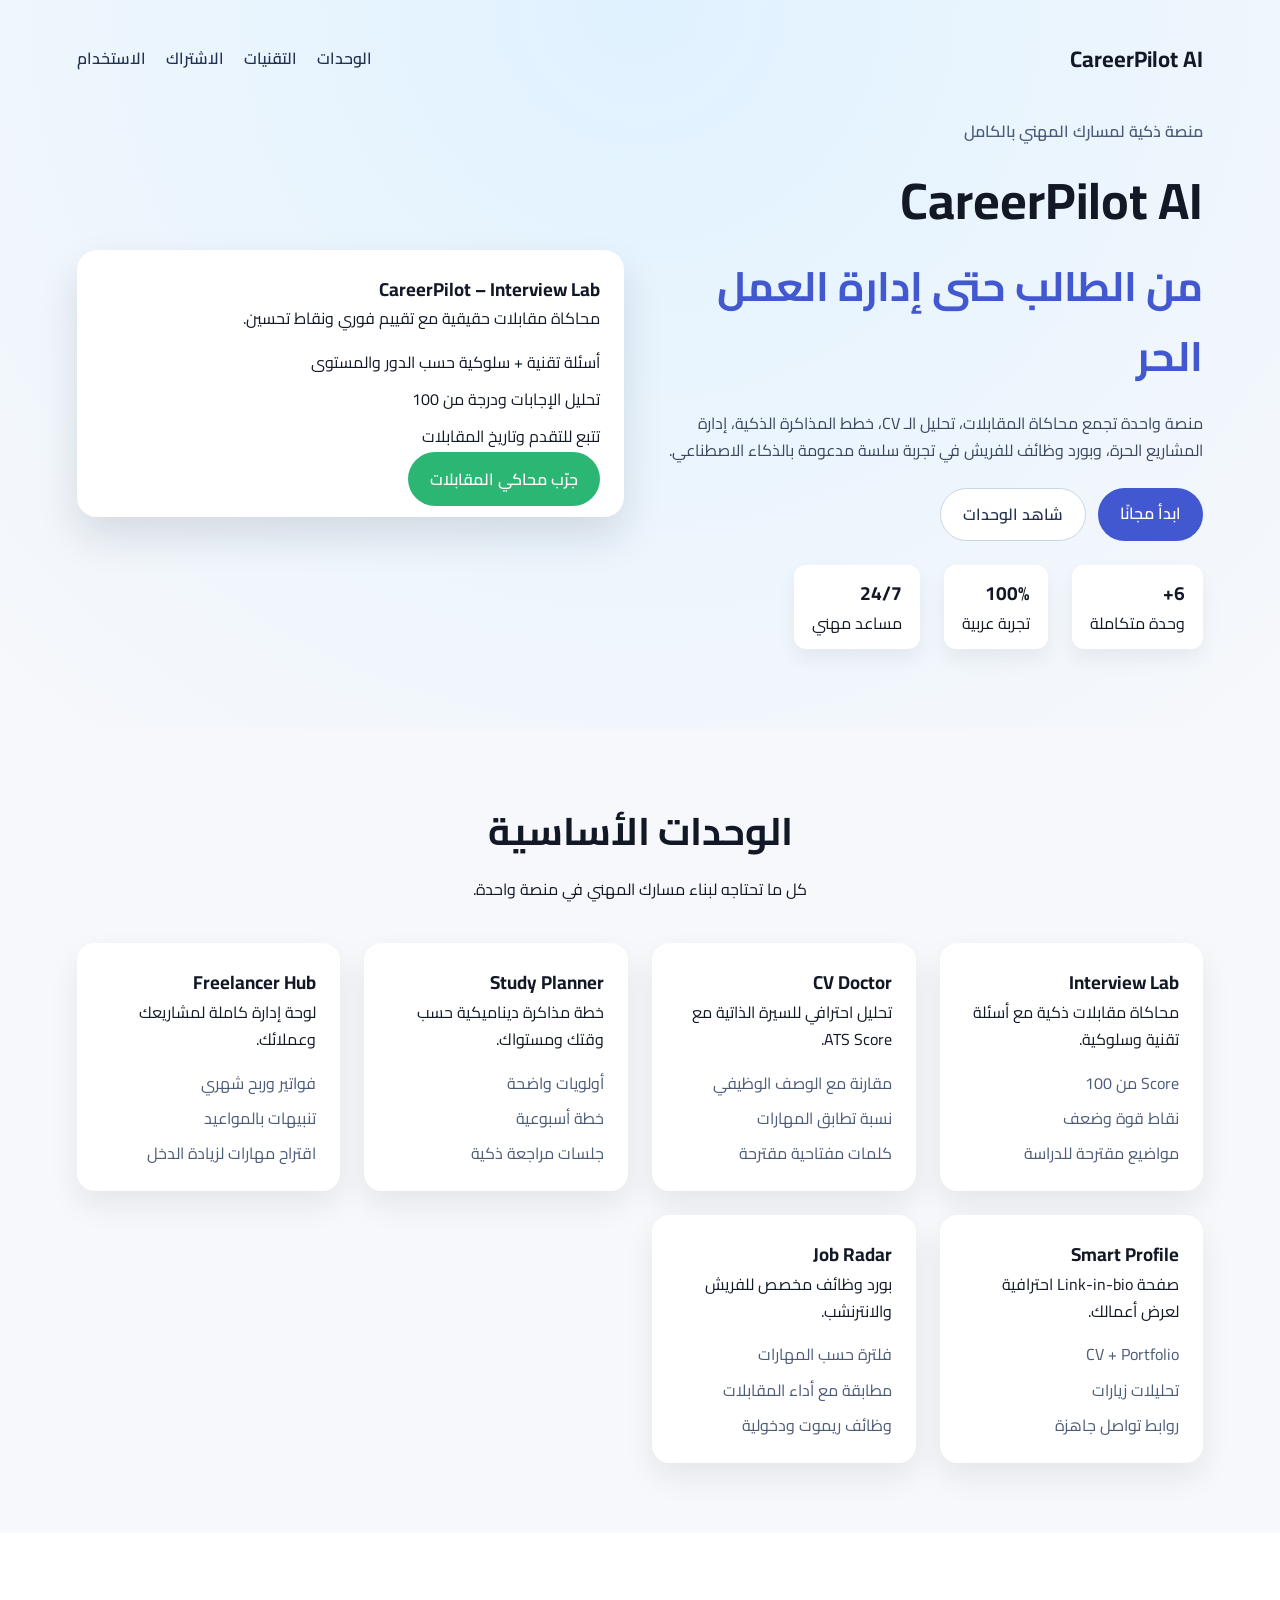
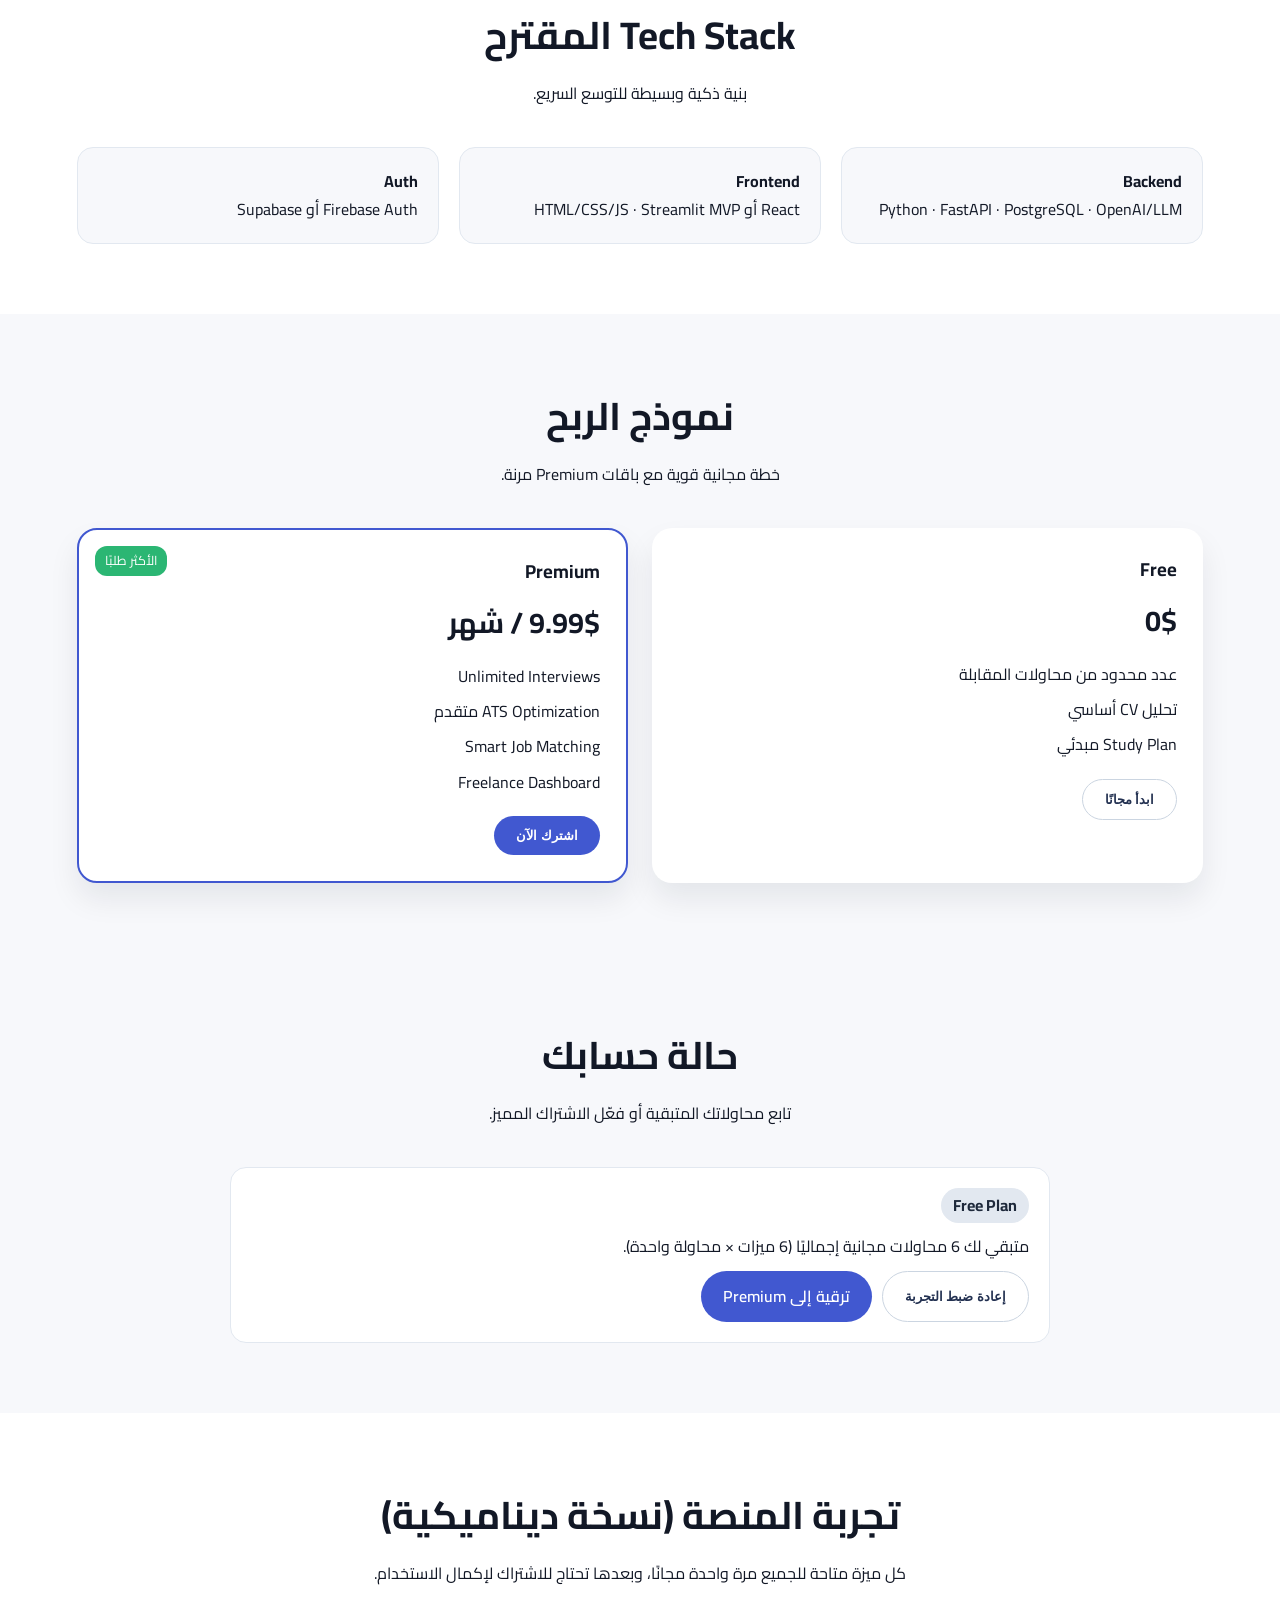
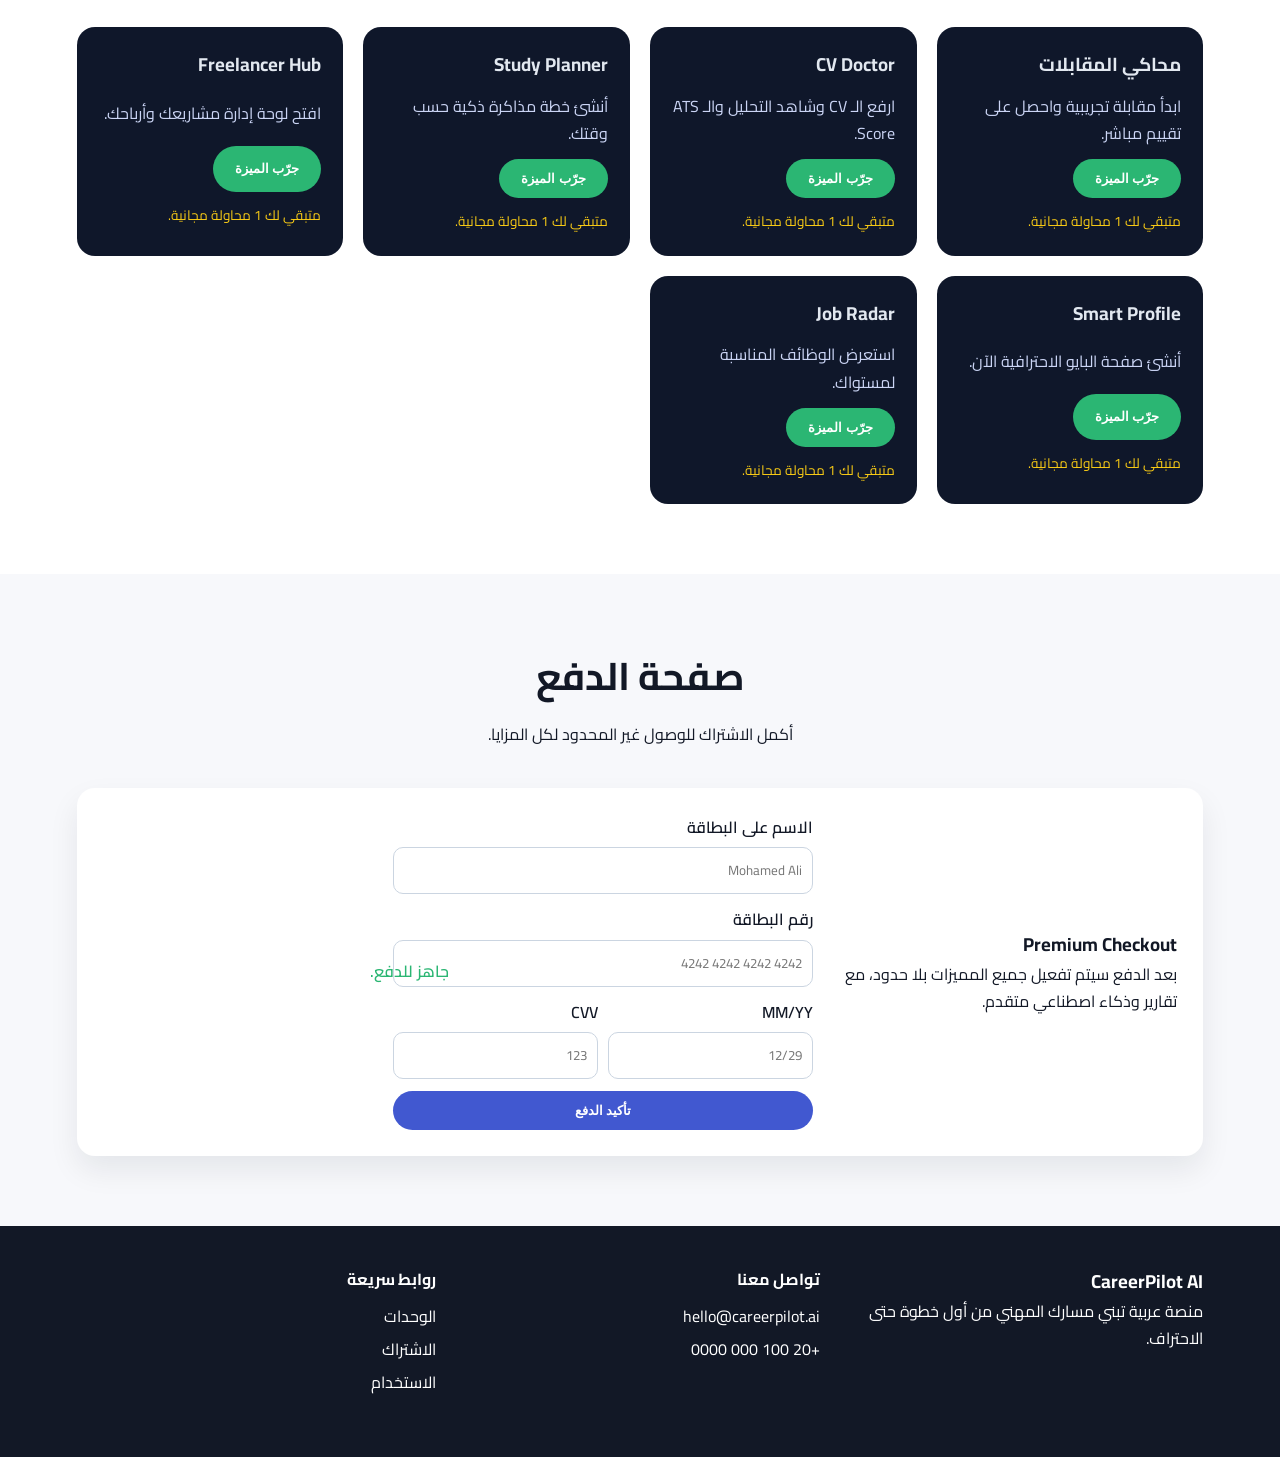
==== commit 29731237: "Enhance site behavior with account state and session history" ====
--- a/index.html
+++ b/index.html
@@ -201,6 +201,21 @@
         </div>
       </section>
 
+      <section id="account" class="section">
+        <div class="section__header">
+          <h2>حالة حسابك</h2>
+          <p>تابع محاولاتك المتبقية أو فعّل الاشتراك المميز.</p>
+        </div>
+        <div class="account-panel">
+          <p class="account-badge" data-account-badge>Free Plan</p>
+          <p data-account-summary>لم تبدأ أي محاولات بعد.</p>
+          <div class="account-actions">
+            <button class="btn btn--ghost" type="button" data-reset-usage>إعادة ضبط التجربة</button>
+            <a class="btn btn--primary" href="#payment">ترقية إلى Premium</a>
+          </div>
+        </div>
+      </section>
+
       <section id="features" class="section section--alt">
         <div class="section__header">
           <h2>تجربة المنصة (نسخة ديناميكية)</h2>
@@ -274,9 +289,29 @@
               اصطناعي متقدم.
             </p>
           </div>
-          <button class="btn btn--primary" type="button" data-pay>
-            تأكيد الدفع
-          </button>
+          <form class="payment-form" data-payment-form>
+            <label>
+              الاسم على البطاقة
+              <input type="text" name="holder" placeholder="Mohamed Ali" required />
+            </label>
+            <label>
+              رقم البطاقة
+              <input type="text" name="card" inputmode="numeric" placeholder="4242 4242 4242 4242" required />
+            </label>
+            <div class="payment-form__row">
+              <label>
+                MM/YY
+                <input type="text" name="expiry" placeholder="12/29" required />
+              </label>
+              <label>
+                CVV
+                <input type="password" name="cvv" inputmode="numeric" placeholder="123" required />
+              </label>
+            </div>
+            <button class="btn btn--primary" type="submit" data-pay>
+              تأكيد الدفع
+            </button>
+          </form>
           <span class="payment__status">جاهز للدفع.</span>
         </div>
       </section>
--- a/styles.css
+++ b/styles.css
@@ -392,3 +392,77 @@
   display: grid;
   gap: 10px;
 }
+
+.account-panel {
+  max-width: 820px;
+  margin: 0 auto;
+  background: white;
+  border-radius: 16px;
+  border: 1px solid #e2e8f0;
+  padding: 20px;
+  display: grid;
+  gap: 10px;
+}
+
+.account-badge {
+  width: fit-content;
+  background: #e2e8f0;
+  color: #1e293b;
+  border-radius: 999px;
+  padding: 4px 12px;
+  font-weight: 700;
+}
+
+.account-badge--premium {
+  background: #dcfce7;
+  color: #166534;
+}
+
+.account-actions {
+  display: flex;
+  flex-wrap: wrap;
+  gap: 10px;
+}
+
+.payment-form {
+  display: grid;
+  gap: 12px;
+}
+
+.payment-form label {
+  display: grid;
+  gap: 6px;
+  font-weight: 600;
+}
+
+.payment-form input {
+  border: 1px solid #cbd5e1;
+  border-radius: 10px;
+  padding: 10px;
+  font-family: "Cairo", sans-serif;
+}
+
+.payment-form__row {
+  display: grid;
+  grid-template-columns: 1fr 1fr;
+  gap: 10px;
+}
+
+.payment__status--error {
+  color: #b91c1c;
+}
+
+.history-box {
+  border: 1px solid #e2e8f0;
+  border-radius: 12px;
+  padding: 12px;
+  background: #f8fafc;
+}
+
+.history-box ul {
+  list-style: disc;
+  padding-inline-start: 18px;
+  display: grid;
+  gap: 8px;
+  margin-top: 8px;
+}
